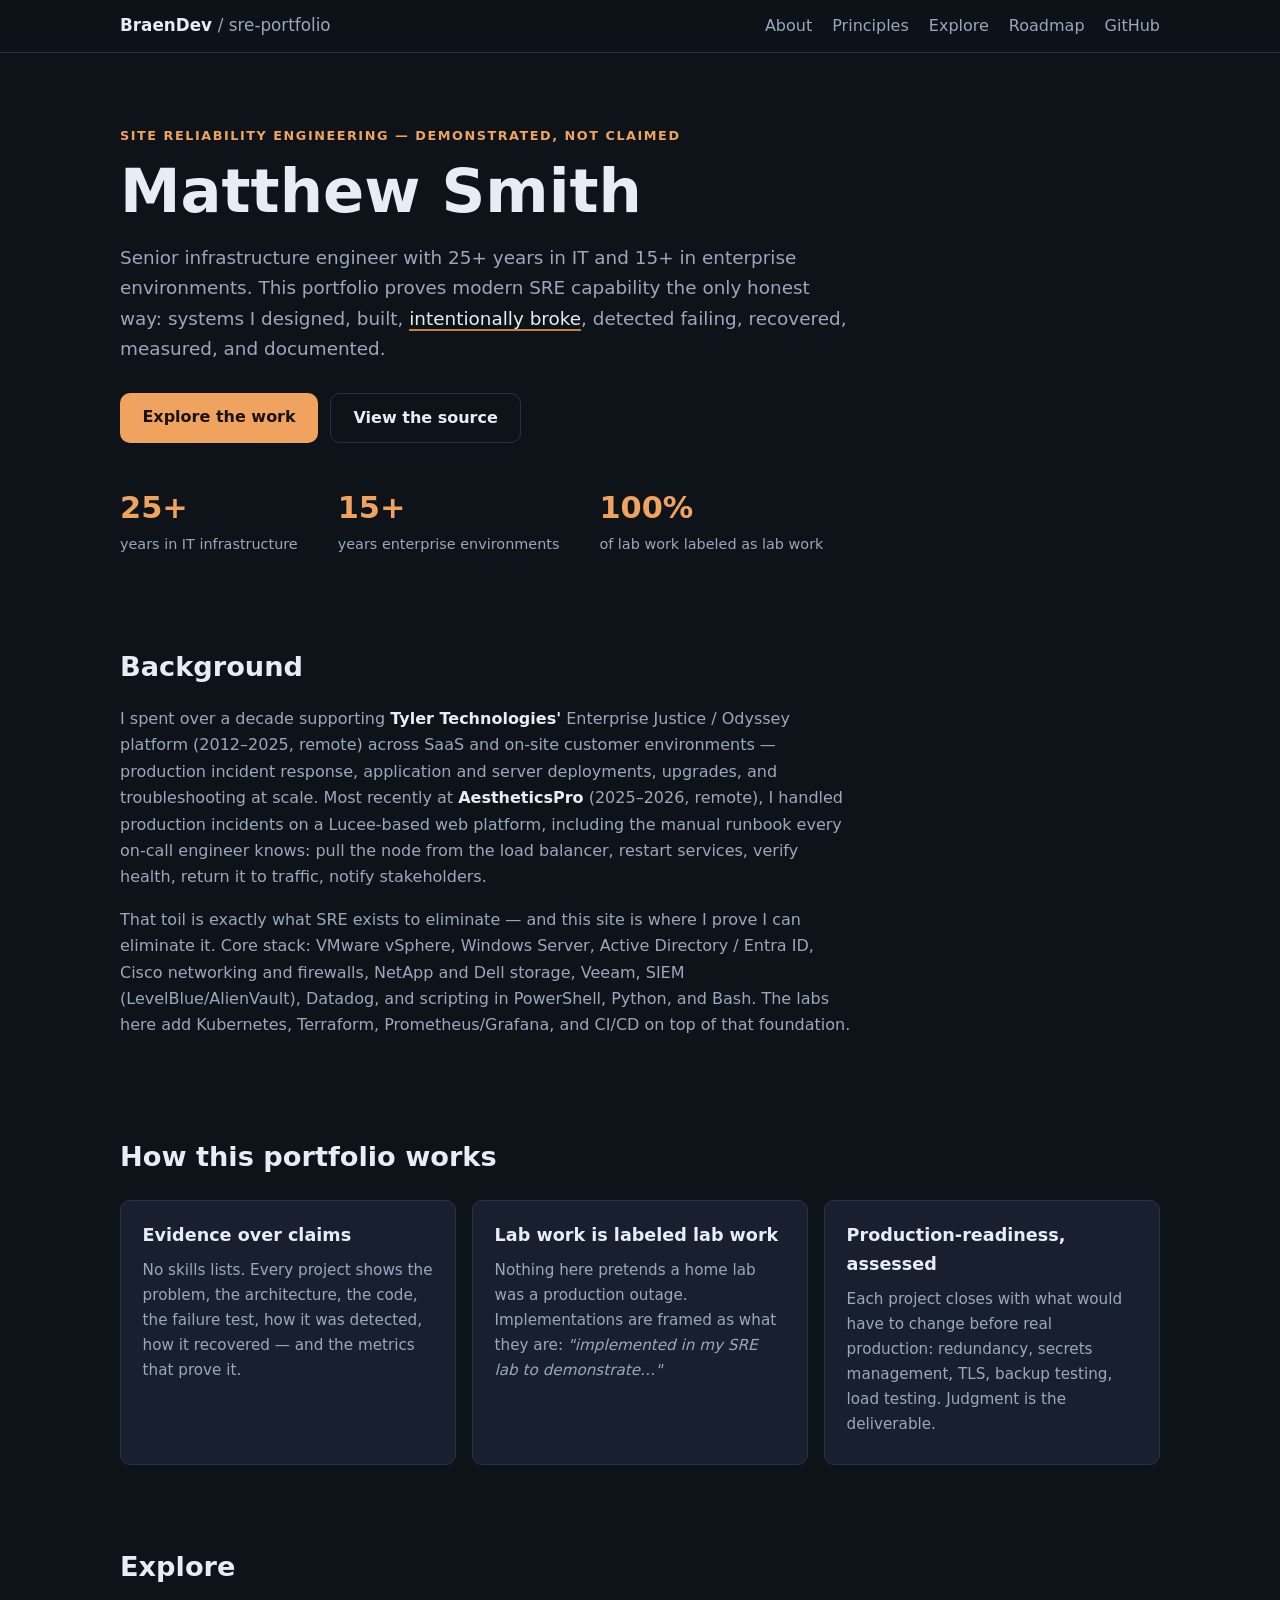
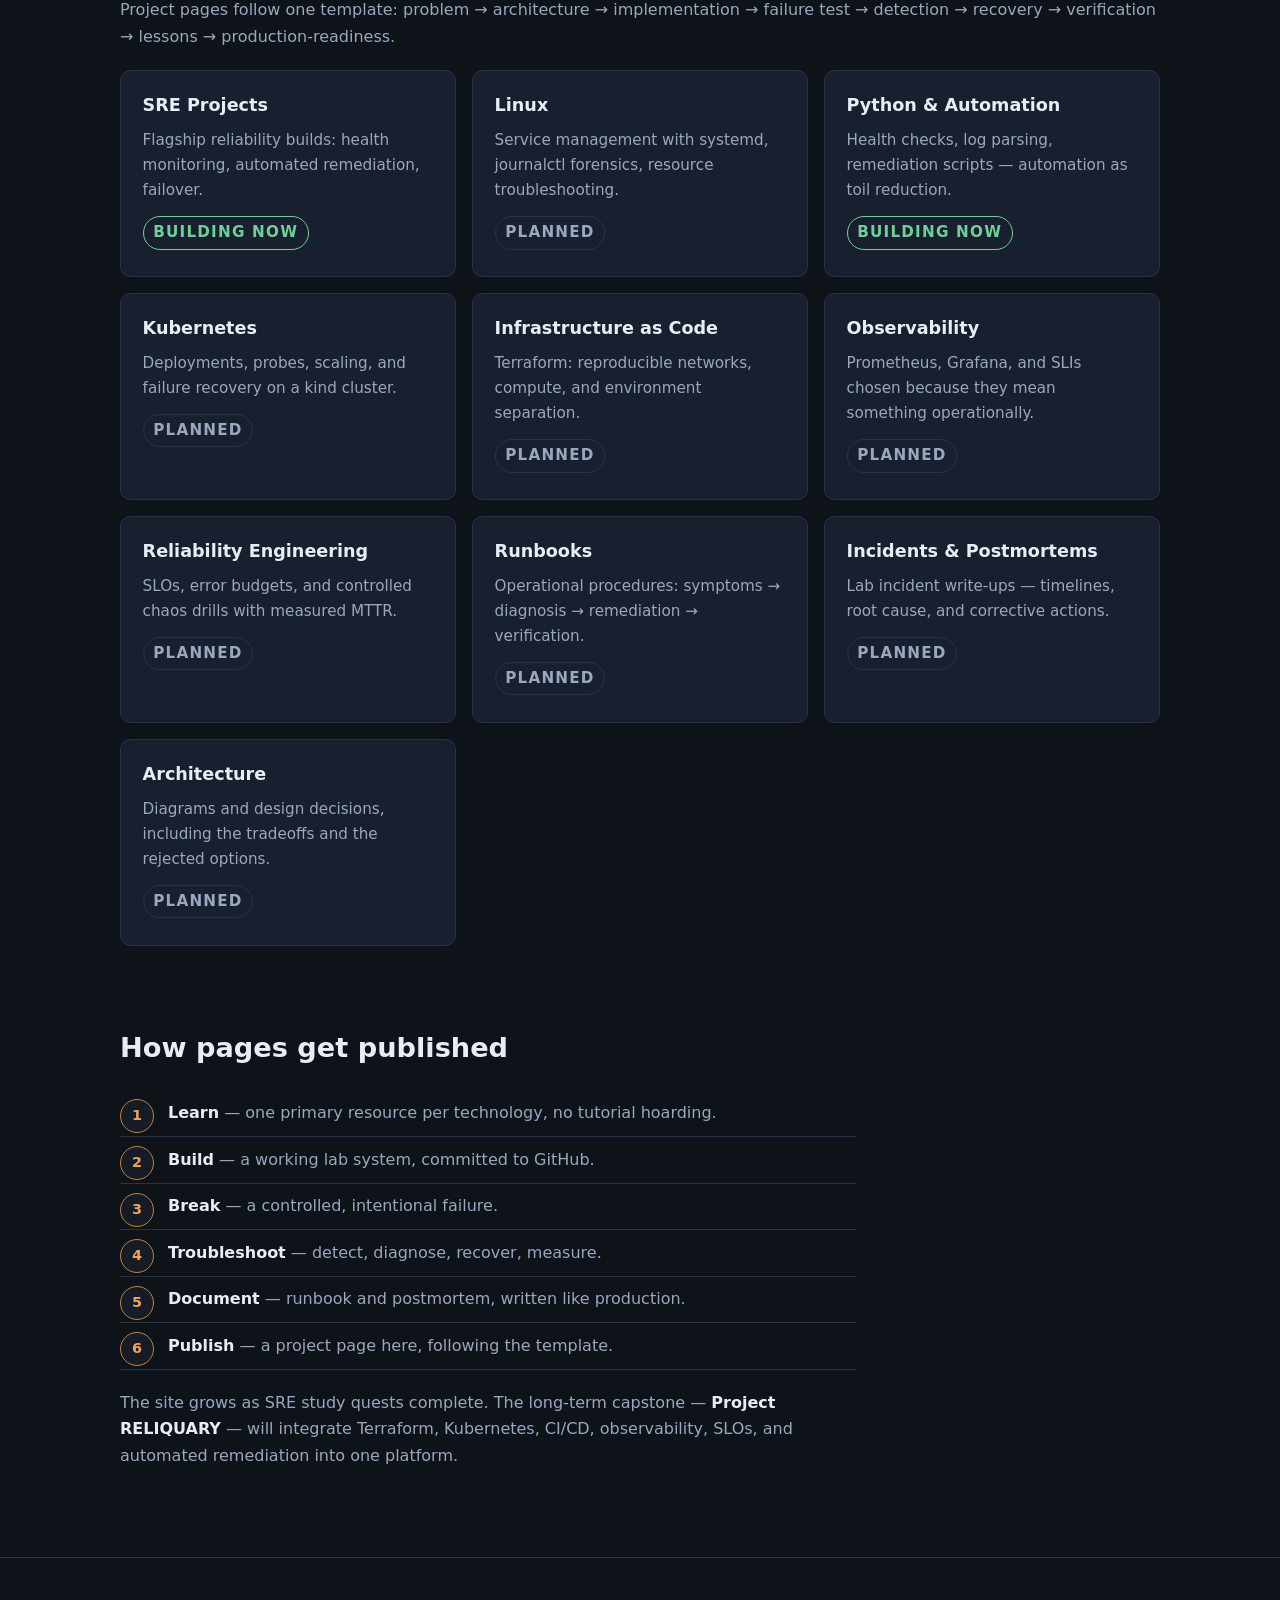
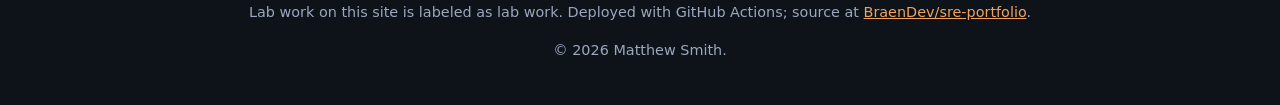
==== index.html @ f52fffdc "Add files via upload" ====
<!DOCTYPE html>
<html lang="en">
<head>
<meta charset="utf-8">
<meta name="viewport" content="width=device-width, initial-scale=1">
<title>Matthew Smith — SRE Portfolio</title>
<meta name="description" content="Employer-facing SRE portfolio for Matthew Smith (BraenDev): hands-on reliability engineering — systems designed, built, intentionally broken, recovered, and documented.">
<link rel="stylesheet" href="assets/css/style.css">
</head>
<body>
<header class="site-header">
  <nav class="nav" aria-label="Primary">
    <a class="brand" href="index.html">BraenDev <span>/ sre-portfolio</span></a>
    <button class="nav-toggle" type="button" aria-label="Toggle navigation" aria-expanded="false">&#9776;</button>
    <ul class="nav-links">
      <li><a href="#about">About</a></li>
      <li><a href="#principles">Principles</a></li>
      <li><a href="#explore">Explore</a></li>
      <li><a href="#roadmap">Roadmap</a></li>
      <li><a href="https://github.com/BraenDev" rel="noopener">GitHub</a></li>
    </ul>
  </nav>
</header>

<main>
  <section class="hero">
    <p class="kicker">Site Reliability Engineering — demonstrated, not claimed</p>
    <h1>Matthew Smith</h1>
    <p class="lede">Senior infrastructure engineer with 25+ years in IT and 15+ in enterprise environments.
      This portfolio proves modern SRE capability the only honest way: systems I designed, built,
      <em>intentionally broke</em>, detected failing, recovered, measured, and documented.</p>
    <div class="hero-actions">
      <a class="btn" href="#explore">Explore the work</a>
      <a class="btn btn-ghost" href="https://github.com/BraenDev/sre-portfolio" rel="noopener">View the source</a>
    </div>
    <dl class="stats">
      <div><dt>25+</dt><dd>years in IT infrastructure</dd></div>
      <div><dt>15+</dt><dd>years enterprise environments</dd></div>
      <div><dt>100%</dt><dd>of lab work labeled as lab work</dd></div>
    </dl>
  </section>

  <section id="about" class="section">
    <h2>Background</h2>
    <div class="prose">
      <p>I spent over a decade supporting <strong>Tyler Technologies'</strong> Enterprise Justice / Odyssey
        platform (2012–2025, remote) across SaaS and on-site customer environments — production incident
        response, application and server deployments, upgrades, and troubleshooting at scale. Most recently
        at <strong>AestheticsPro</strong> (2025–2026, remote), I handled production incidents on a Lucee-based
        web platform, including the manual runbook every on-call engineer knows: pull the node from the load
        balancer, restart services, verify health, return it to traffic, notify stakeholders.</p>
      <p>That toil is exactly what SRE exists to eliminate — and this site is where I prove I can eliminate
        it. Core stack: VMware vSphere, Windows Server, Active Directory / Entra ID, Cisco networking and
        firewalls, NetApp and Dell storage, Veeam, SIEM (LevelBlue/AlienVault), Datadog, and scripting in
        PowerShell, Python, and Bash. The labs here add Kubernetes, Terraform, Prometheus/Grafana, and CI/CD
        on top of that foundation.</p>
    </div>
  </section>

  <section id="principles" class="section">
    <h2>How this portfolio works</h2>
    <div class="cards">
      <article class="card">
        <h3>Evidence over claims</h3>
        <p>No skills lists. Every project shows the problem, the architecture, the code, the failure test,
          how it was detected, how it recovered — and the metrics that prove it.</p>
      </article>
      <article class="card">
        <h3>Lab work is labeled lab work</h3>
        <p>Nothing here pretends a home lab was a production outage. Implementations are framed as what
          they are: <em>"implemented in my SRE lab to demonstrate…"</em></p>
      </article>
      <article class="card">
        <h3>Production-readiness, assessed</h3>
        <p>Each project closes with what would have to change before real production: redundancy, secrets
          management, TLS, backup testing, load testing. Judgment is the deliverable.</p>
      </article>
    </div>
  </section>

  <section id="explore" class="section">
    <h2>Explore</h2>
    <p class="section-sub">Project pages follow one template: problem → architecture → implementation →
      failure test → detection → recovery → verification → lessons → production-readiness.</p>
    <div class="cards">
      <article class="card"><h3>SRE Projects</h3><p>Flagship reliability builds: health monitoring, automated remediation, failover.</p><p class="status building">Building now</p></article>
      <article class="card"><h3>Linux</h3><p>Service management with systemd, journalctl forensics, resource troubleshooting.</p><p class="status planned">Planned</p></article>
      <article class="card"><h3>Python &amp; Automation</h3><p>Health checks, log parsing, remediation scripts — automation as toil reduction.</p><p class="status building">Building now</p></article>
      <article class="card"><h3>Kubernetes</h3><p>Deployments, probes, scaling, and failure recovery on a kind cluster.</p><p class="status planned">Planned</p></article>
      <article class="card"><h3>Infrastructure as Code</h3><p>Terraform: reproducible networks, compute, and environment separation.</p><p class="status planned">Planned</p></article>
      <article class="card"><h3>Observability</h3><p>Prometheus, Grafana, and SLIs chosen because they mean something operationally.</p><p class="status planned">Planned</p></article>
      <article class="card"><h3>Reliability Engineering</h3><p>SLOs, error budgets, and controlled chaos drills with measured MTTR.</p><p class="status planned">Planned</p></article>
      <article class="card"><h3>Runbooks</h3><p>Operational procedures: symptoms → diagnosis → remediation → verification.</p><p class="status planned">Planned</p></article>
      <article class="card"><h3>Incidents &amp; Postmortems</h3><p>Lab incident write-ups — timelines, root cause, and corrective actions.</p><p class="status planned">Planned</p></article>
      <article class="card"><h3>Architecture</h3><p>Diagrams and design decisions, including the tradeoffs and the rejected options.</p><p class="status planned">Planned</p></article>
    </div>
  </section>

  <section id="roadmap" class="section">
    <h2>How pages get published</h2>
    <ol class="steps">
      <li><strong>Learn</strong> — one primary resource per technology, no tutorial hoarding.</li>
      <li><strong>Build</strong> — a working lab system, committed to GitHub.</li>
      <li><strong>Break</strong> — a controlled, intentional failure.</li>
      <li><strong>Troubleshoot</strong> — detect, diagnose, recover, measure.</li>
      <li><strong>Document</strong> — runbook and postmortem, written like production.</li>
      <li><strong>Publish</strong> — a project page here, following the template.</li>
    </ol>
    <p class="prose">The site grows as SRE study quests complete. The long-term capstone —
      <strong>Project RELIQUARY</strong> — will integrate Terraform, Kubernetes, CI/CD, observability,
      SLOs, and automated remediation into one platform.</p>
  </section>
</main>

<footer class="site-footer">
  <p>Lab work on this site is labeled as lab work. Deployed with GitHub Actions; source at
    <a href="https://github.com/BraenDev/sre-portfolio" rel="noopener">BraenDev/sre-portfolio</a>.</p>
  <p>&copy; <span id="year">2026</span> Matthew Smith.</p>
</footer>

<script src="assets/js/main.js"></script>
</body>
</html>
---- assets/css/style.css ----
:root {
  --bg: #0e131a;
  --bg-soft: #151c26;
  --card: #182030;
  --border: #26314a;
  --text: #e8edf5;
  --muted: #9aa7bd;
  --accent: #f0a35e;
  --accent-dim: #c77f3e;
  --green: #6fcf97;
  --radius: 10px;
  --maxw: 1080px;
}

* { box-sizing: border-box; }
html { scroll-behavior: smooth; }
body {
  margin: 0;
  background: var(--bg);
  color: var(--text);
  font-family: "Segoe UI", system-ui, -apple-system, Roboto, "Helvetica Neue", Arial, sans-serif;
  line-height: 1.65;
}

/* Header / nav */
.site-header {
  position: sticky; top: 0; z-index: 50;
  background: rgba(14, 19, 26, 0.92);
  backdrop-filter: blur(8px);
  border-bottom: 1px solid var(--border);
}
.nav {
  max-width: var(--maxw); margin: 0 auto; padding: 0.75rem 1.25rem;
  display: flex; align-items: center; justify-content: space-between;
}
.brand { color: var(--text); text-decoration: none; font-weight: 700; font-size: 1.05rem; }
.brand span { color: var(--muted); font-weight: 400; }
.nav-links { display: flex; gap: 1.25rem; list-style: none; margin: 0; padding: 0; }
.nav-links a { color: var(--muted); text-decoration: none; }
.nav-links a:hover { color: var(--accent); }
.nav-toggle {
  display: none; background: none; border: 1px solid var(--border);
  color: var(--text); border-radius: 6px; padding: 0.35rem 0.6rem; font-size: 1.1rem;
}

/* Hero */
.hero {
  max-width: var(--maxw); margin: 0 auto; padding: 4.5rem 1.25rem 3rem;
}
.kicker {
  color: var(--accent); text-transform: uppercase; letter-spacing: 0.12em;
  font-size: 0.8rem; font-weight: 600; margin: 0 0 0.75rem;
}
.hero h1 { font-size: clamp(2.4rem, 6vw, 3.8rem); margin: 0 0 1rem; line-height: 1.1; }
.lede { font-size: 1.15rem; color: var(--muted); max-width: 46rem; }
.lede em { color: var(--text); font-style: normal; border-bottom: 2px solid var(--accent-dim); }
.hero-actions { display: flex; gap: 0.75rem; margin: 1.75rem 0 2.5rem; flex-wrap: wrap; }
.btn {
  display: inline-block; padding: 0.7rem 1.4rem; border-radius: var(--radius);
  background: var(--accent); color: #1a1206; font-weight: 700; text-decoration: none;
}
.btn:hover { background: var(--accent-dim); }
.btn-ghost { background: transparent; color: var(--text); border: 1px solid var(--border); }
.btn-ghost:hover { border-color: var(--accent); color: var(--accent); background: transparent; }
.stats { display: flex; gap: 2.5rem; margin: 0; padding: 0; flex-wrap: wrap; }
.stats div { margin: 0; }
.stats dt { font-size: 1.9rem; font-weight: 800; color: var(--accent); }
.stats dd { margin: 0; color: var(--muted); font-size: 0.9rem; }

/* Sections */
.section { max-width: var(--maxw); margin: 0 auto; padding: 2.5rem 1.25rem; }
.section h2 { font-size: 1.7rem; margin: 0 0 1rem; }
.section-sub { color: var(--muted); margin-top: -0.5rem; }
.prose { max-width: 46rem; color: var(--muted); }
.prose strong, .prose em { color: var(--text); }

/* Cards */
.cards {
  display: grid; grid-template-columns: repeat(auto-fill, minmax(280px, 1fr));
  gap: 1rem; margin-top: 1.25rem;
}
.card {
  background: var(--card); border: 1px solid var(--border); border-radius: var(--radius);
  padding: 1.25rem 1.35rem;
}
.card h3 { margin: 0 0 0.5rem; font-size: 1.1rem; }
.card p { margin: 0.4rem 0; color: var(--muted); font-size: 0.95rem; }
.status {
  display: inline-block; margin-top: 0.6rem; font-size: 0.75rem; font-weight: 700;
  text-transform: uppercase; letter-spacing: 0.08em; padding: 0.2rem 0.6rem; border-radius: 999px;
}
.status.building { color: var(--green); border: 1px solid var(--green); }
.status.planned { color: var(--muted); border: 1px solid var(--border); }

/* Roadmap steps */
.steps { list-style: none; padding: 0; margin: 1.25rem 0; counter-reset: step; max-width: 46rem; }
.steps li {
  counter-increment: step; position: relative; padding: 0.6rem 0 0.6rem 3rem;
  border-bottom: 1px solid var(--border); color: var(--muted);
}
.steps li::before {
  content: counter(step); position: absolute; left: 0; top: 0.55rem;
  width: 2rem; height: 2rem; border-radius: 50%;
  background: var(--bg-soft); border: 1px solid var(--accent-dim); color: var(--accent);
  display: flex; align-items: center; justify-content: center; font-weight: 700; font-size: 0.9rem;
}
.steps li strong { color: var(--text); }

/* Footer */
.site-footer {
  border-top: 1px solid var(--border); margin-top: 2rem;
  padding: 1.75rem 1.25rem; text-align: center; color: var(--muted); font-size: 0.9rem;
}
.site-footer a { color: var(--accent); }

/* Template page bits */
.template-note {
  background: var(--bg-soft); border: 1px dashed var(--border); border-radius: var(--radius);
  padding: 1rem 1.25rem; color: var(--muted); font-size: 0.92rem; max-width: 46rem;
}
pre, code { font-family: Consolas, "SF Mono", Menlo, monospace; }
pre {
  background: #0a0e14; border: 1px solid var(--border); border-radius: var(--radius);
  padding: 1rem 1.25rem; overflow-x: auto; font-size: 0.88rem;
}

/* Responsive */
@media (max-width: 720px) {
  .nav-toggle { display: block; }
  .nav-links {
    display: none; position: absolute; top: 100%; left: 0; right: 0;
    background: var(--bg-soft); flex-direction: column; padding: 0.75rem 1.25rem 1rem;
    border-bottom: 1px solid var(--border); gap: 0.75rem;
  }
  .nav-links.open { display: flex; }
  .hero { padding-top: 3rem; }
}
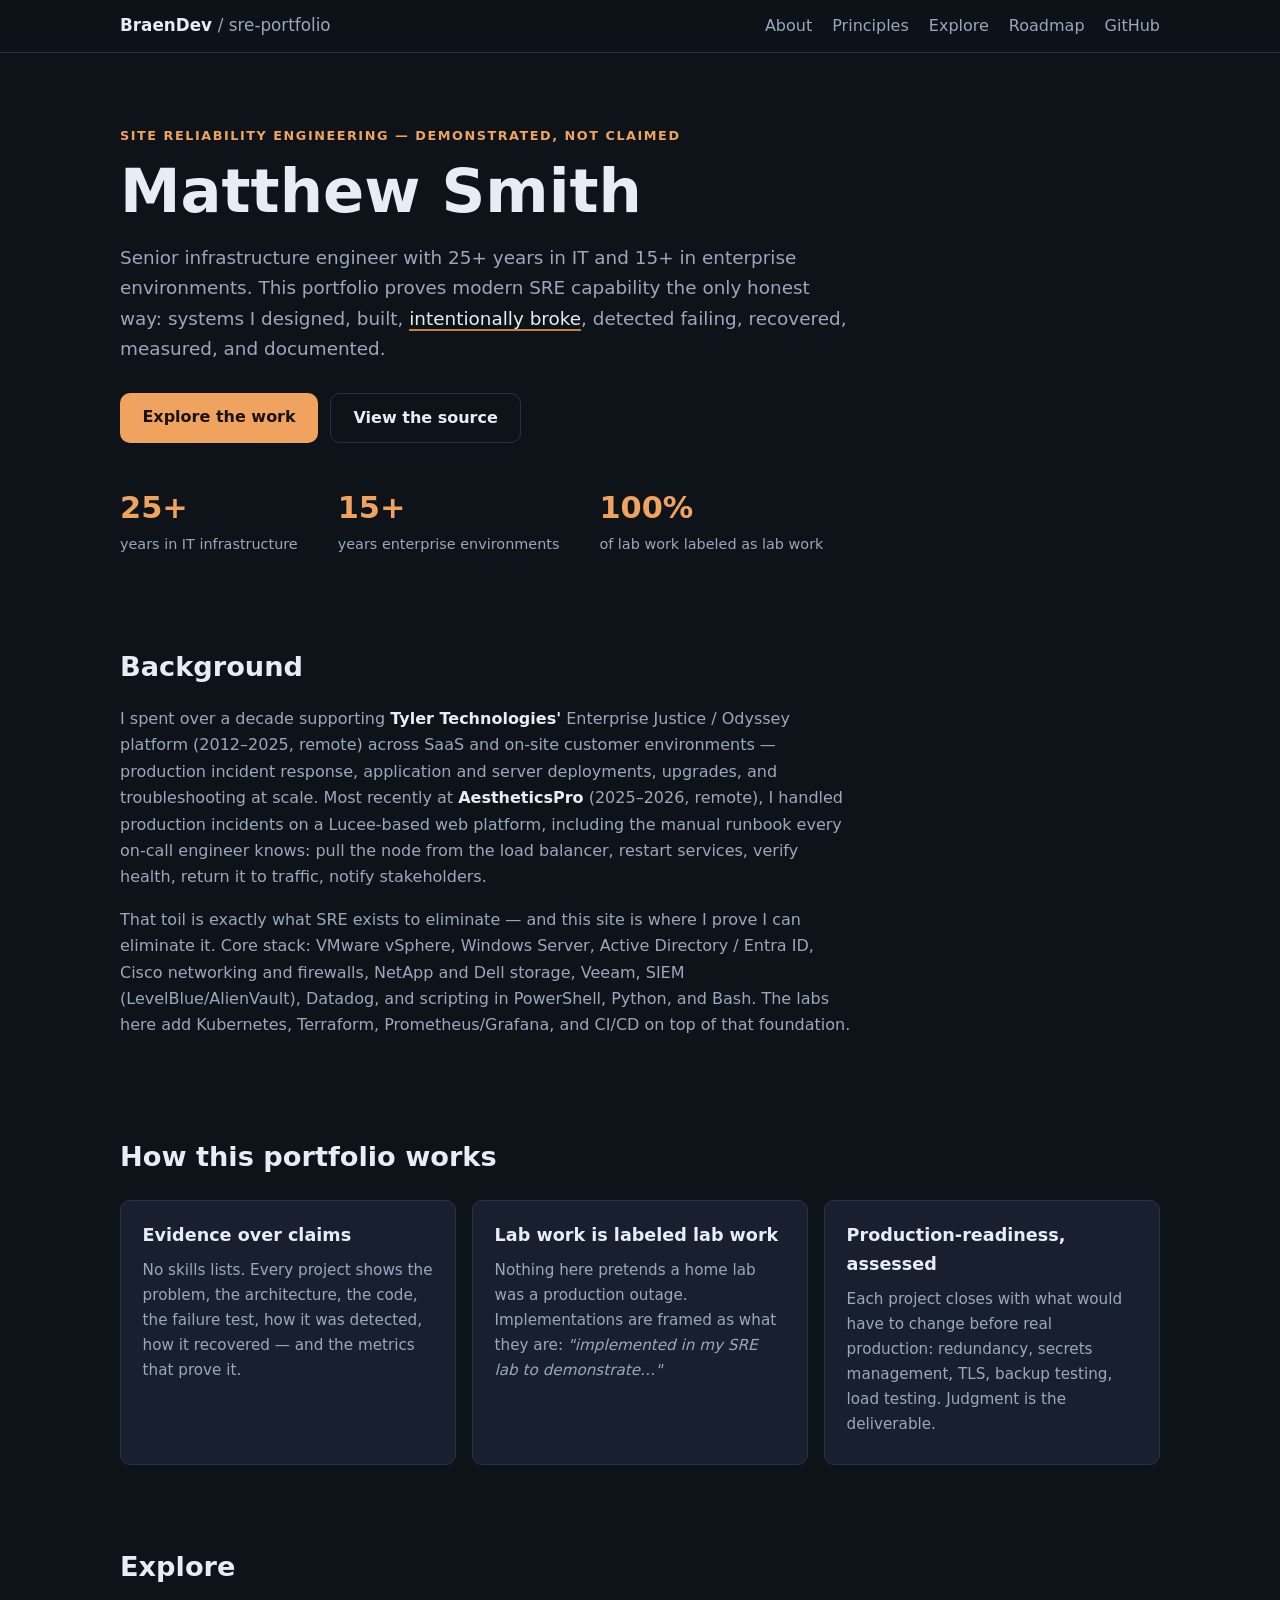
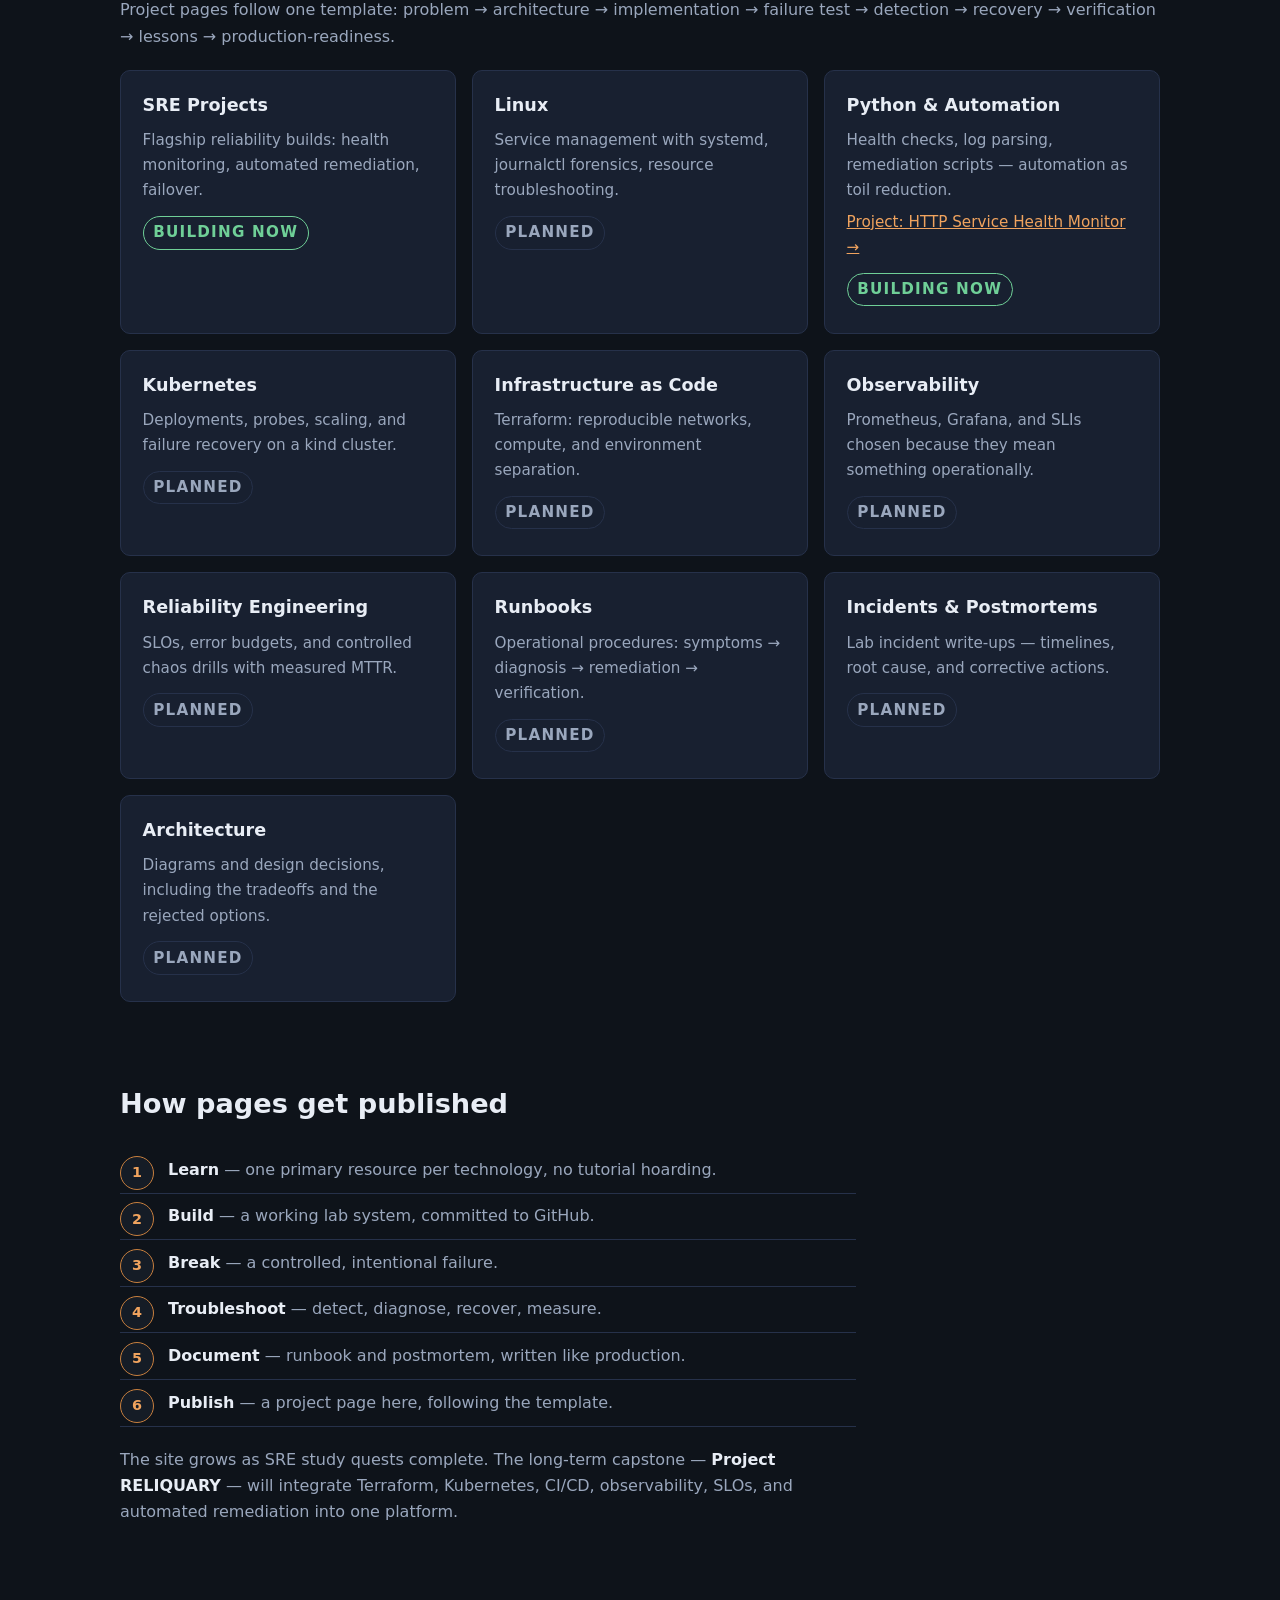
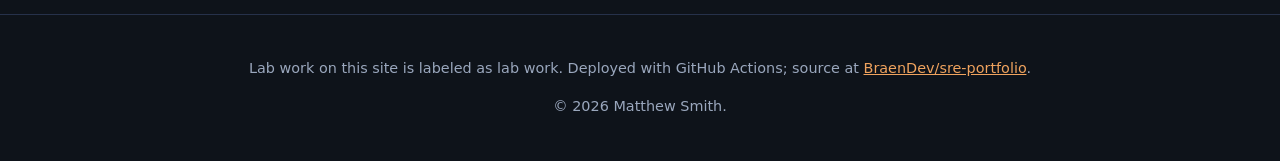
==== commit 1b09b058: "Add project link to Python & Automation card Added a link to the HTTP Service Health Monitor project" ====
--- a/index.html
+++ b/index.html
@@ -85,7 +85,7 @@
     <div class="cards">
       <article class="card"><h3>SRE Projects</h3><p>Flagship reliability builds: health monitoring, automated remediation, failover.</p><p class="status building">Building now</p></article>
       <article class="card"><h3>Linux</h3><p>Service management with systemd, journalctl forensics, resource troubleshooting.</p><p class="status planned">Planned</p></article>
-      <article class="card"><h3>Python &amp; Automation</h3><p>Health checks, log parsing, remediation scripts — automation as toil reduction.</p><p class="status building">Building now</p></article>
+      <article class="card"><h3>Python &amp; Automation</h3><p>Health checks, log parsing, remediation scripts — automation as toil reduction.</p><p><a href="projects/health-monitoring.html" style="color:var(--accent);">Project: HTTP Service Health Monitor →</a></p><p class="status building">Building now</p></article>
       <article class="card"><h3>Kubernetes</h3><p>Deployments, probes, scaling, and failure recovery on a kind cluster.</p><p class="status planned">Planned</p></article>
       <article class="card"><h3>Infrastructure as Code</h3><p>Terraform: reproducible networks, compute, and environment separation.</p><p class="status planned">Planned</p></article>
       <article class="card"><h3>Observability</h3><p>Prometheus, Grafana, and SLIs chosen because they mean something operationally.</p><p class="status planned">Planned</p></article>
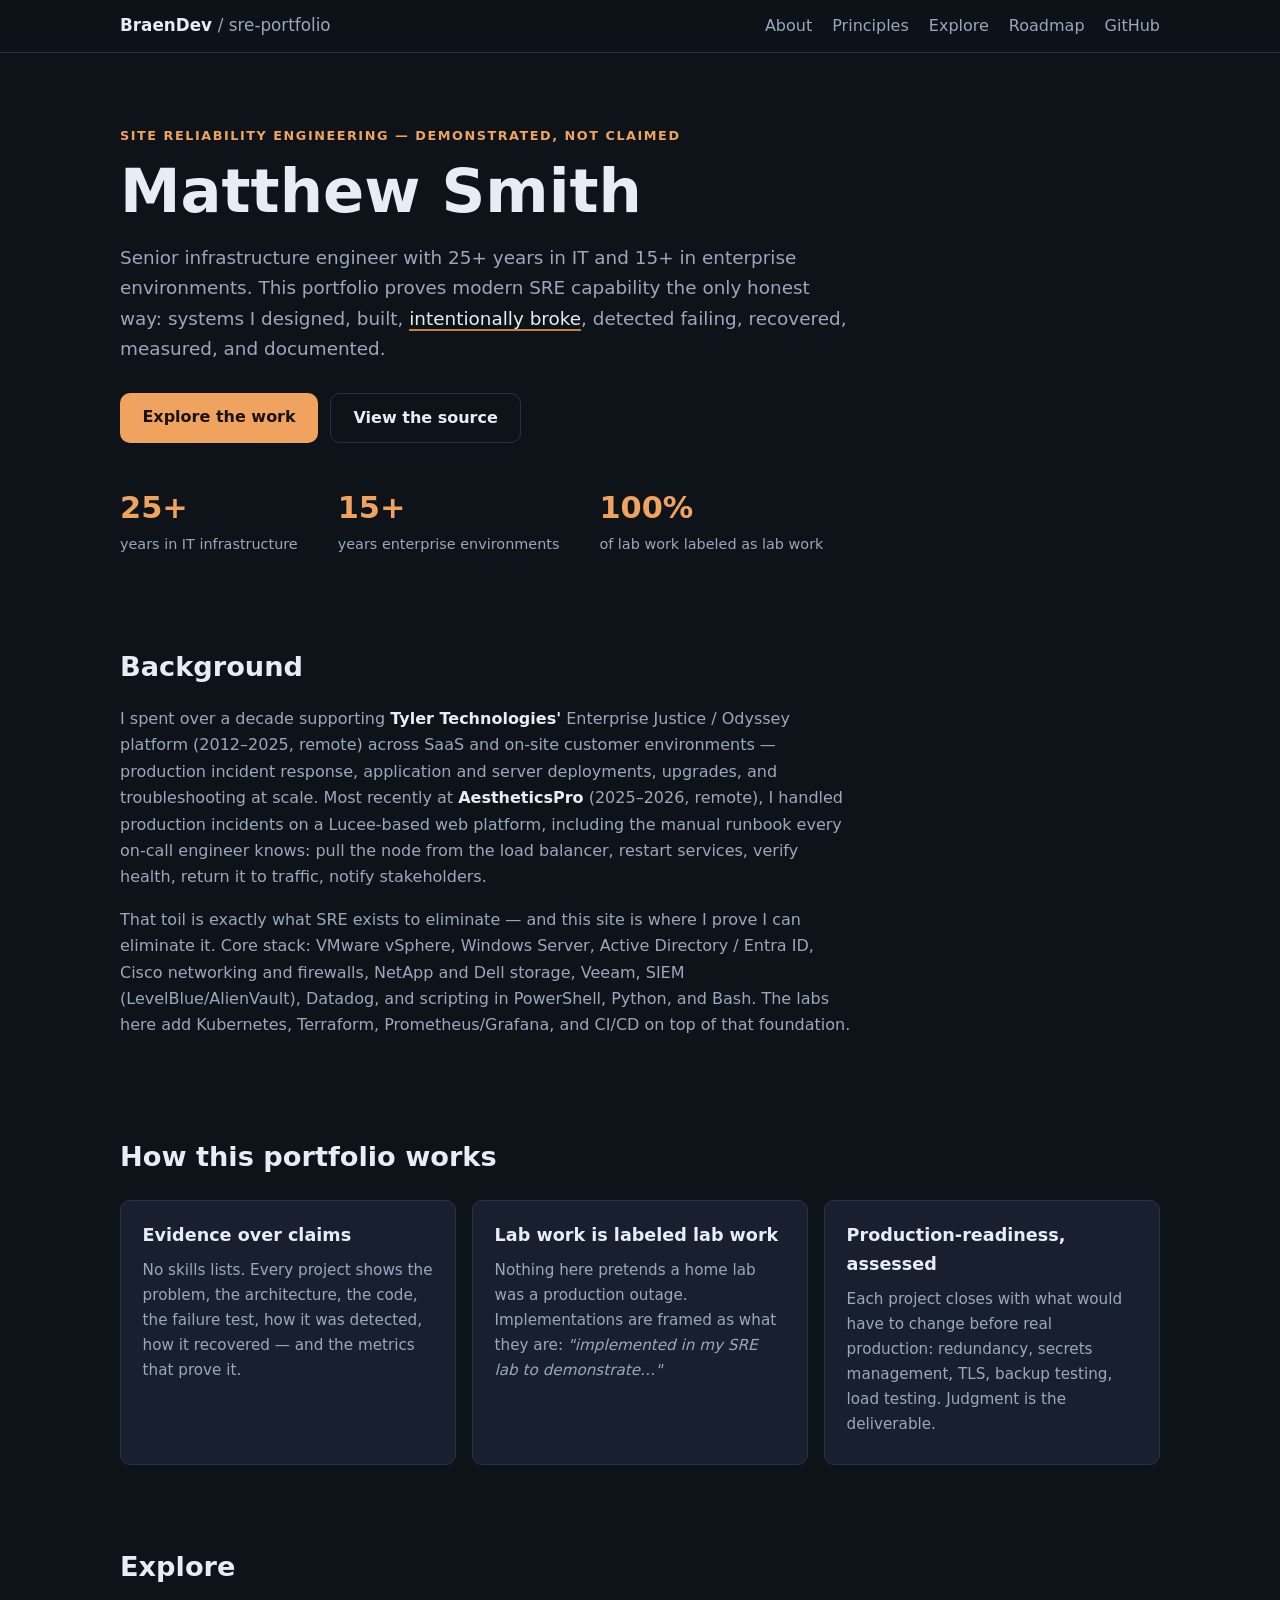
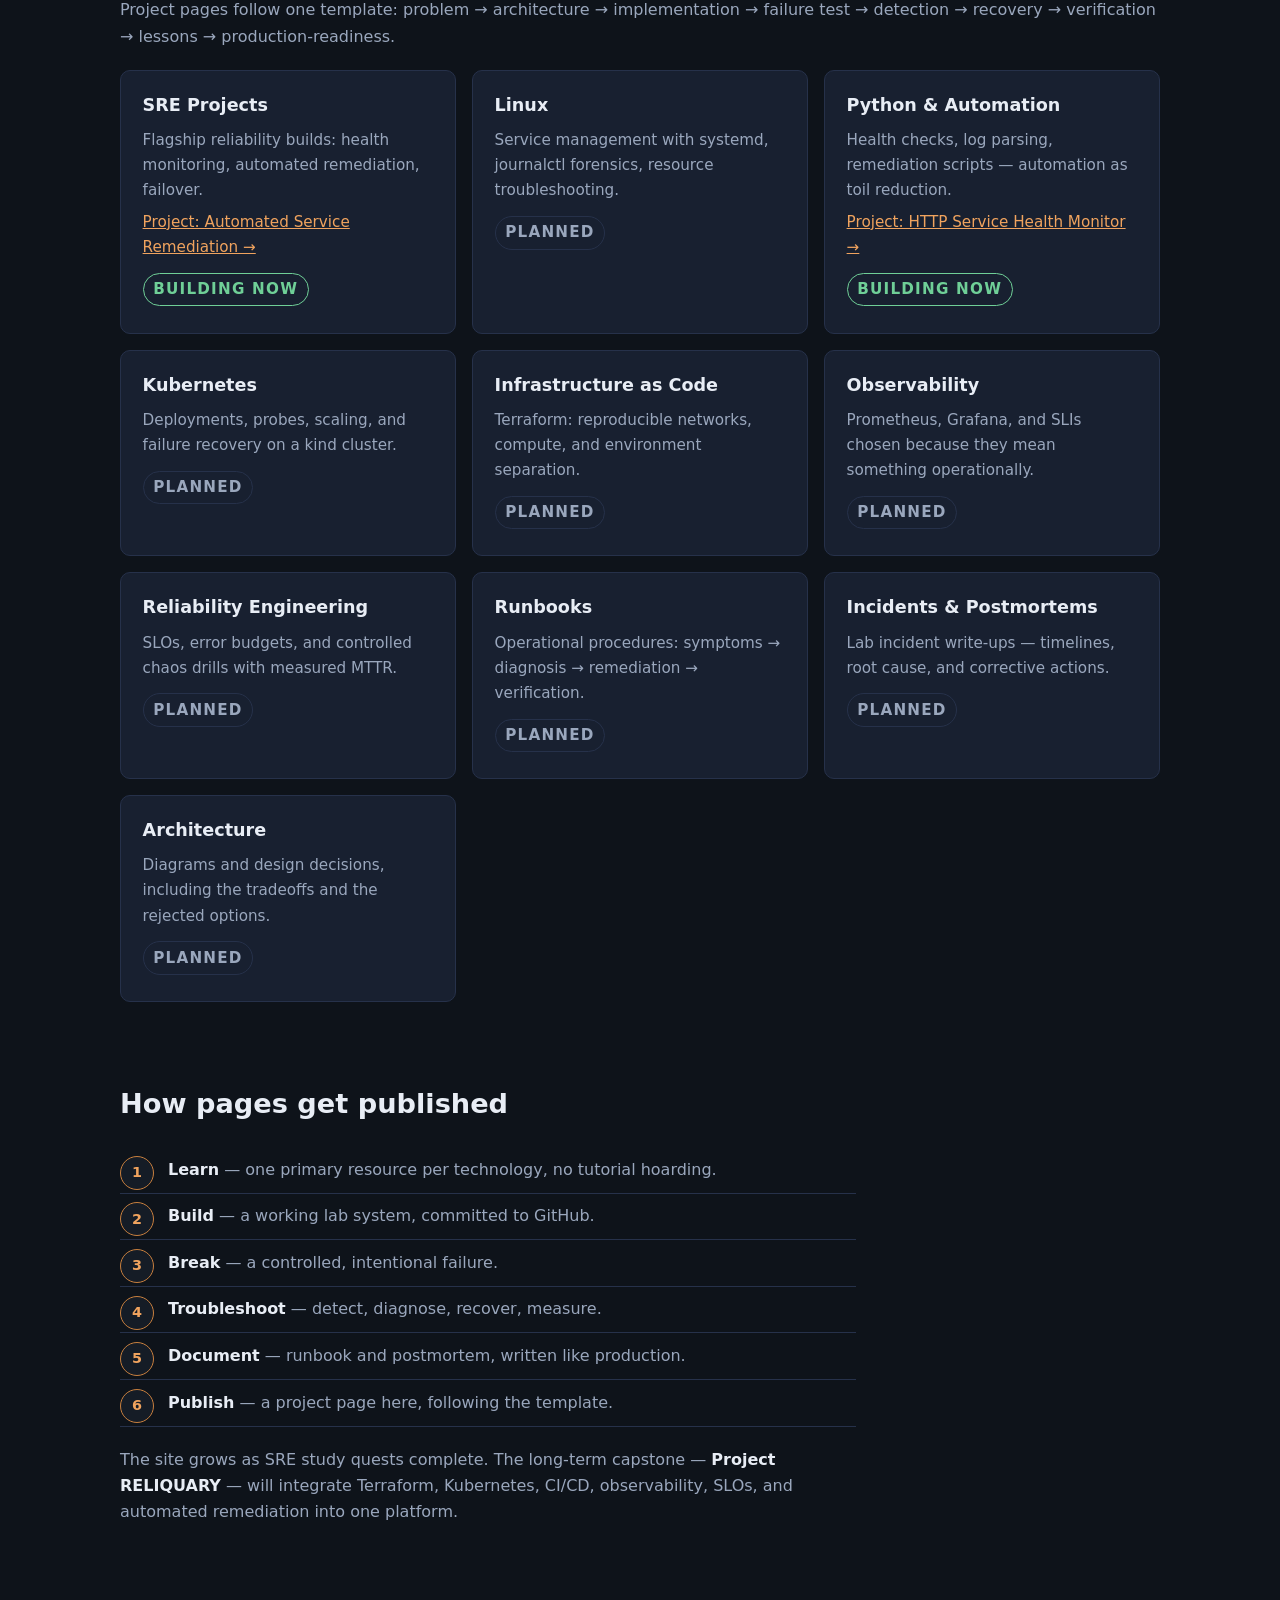
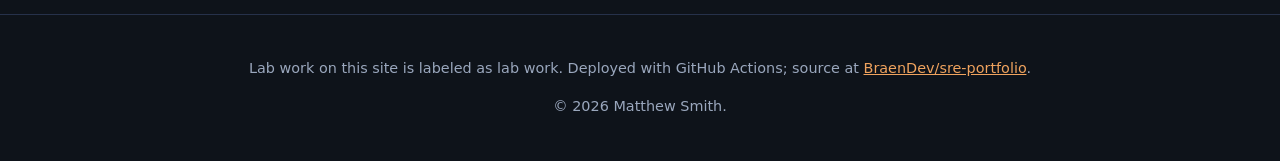
==== commit 6f6bbd45: "Update SRE Projects card with project link Added a link to the Automated Service Remediation project" ====
--- a/index.html
+++ b/index.html
@@ -83,7 +83,7 @@
     <p class="section-sub">Project pages follow one template: problem → architecture → implementation →
       failure test → detection → recovery → verification → lessons → production-readiness.</p>
     <div class="cards">
-      <article class="card"><h3>SRE Projects</h3><p>Flagship reliability builds: health monitoring, automated remediation, failover.</p><p class="status building">Building now</p></article>
+      <article class="card"><h3>SRE Projects</h3><p>Flagship reliability builds: health monitoring, automated remediation, failover.</p><p><a href="projects/automated-remediation.html" style="color:var(--accent);">Project: Automated Service Remediation →</a></p><p class="status building">Building now</p></article>
       <article class="card"><h3>Linux</h3><p>Service management with systemd, journalctl forensics, resource troubleshooting.</p><p class="status planned">Planned</p></article>
       <article class="card"><h3>Python &amp; Automation</h3><p>Health checks, log parsing, remediation scripts — automation as toil reduction.</p><p><a href="projects/health-monitoring.html" style="color:var(--accent);">Project: HTTP Service Health Monitor →</a></p><p class="status building">Building now</p></article>
       <article class="card"><h3>Kubernetes</h3><p>Deployments, probes, scaling, and failure recovery on a kind cluster.</p><p class="status planned">Planned</p></article>
